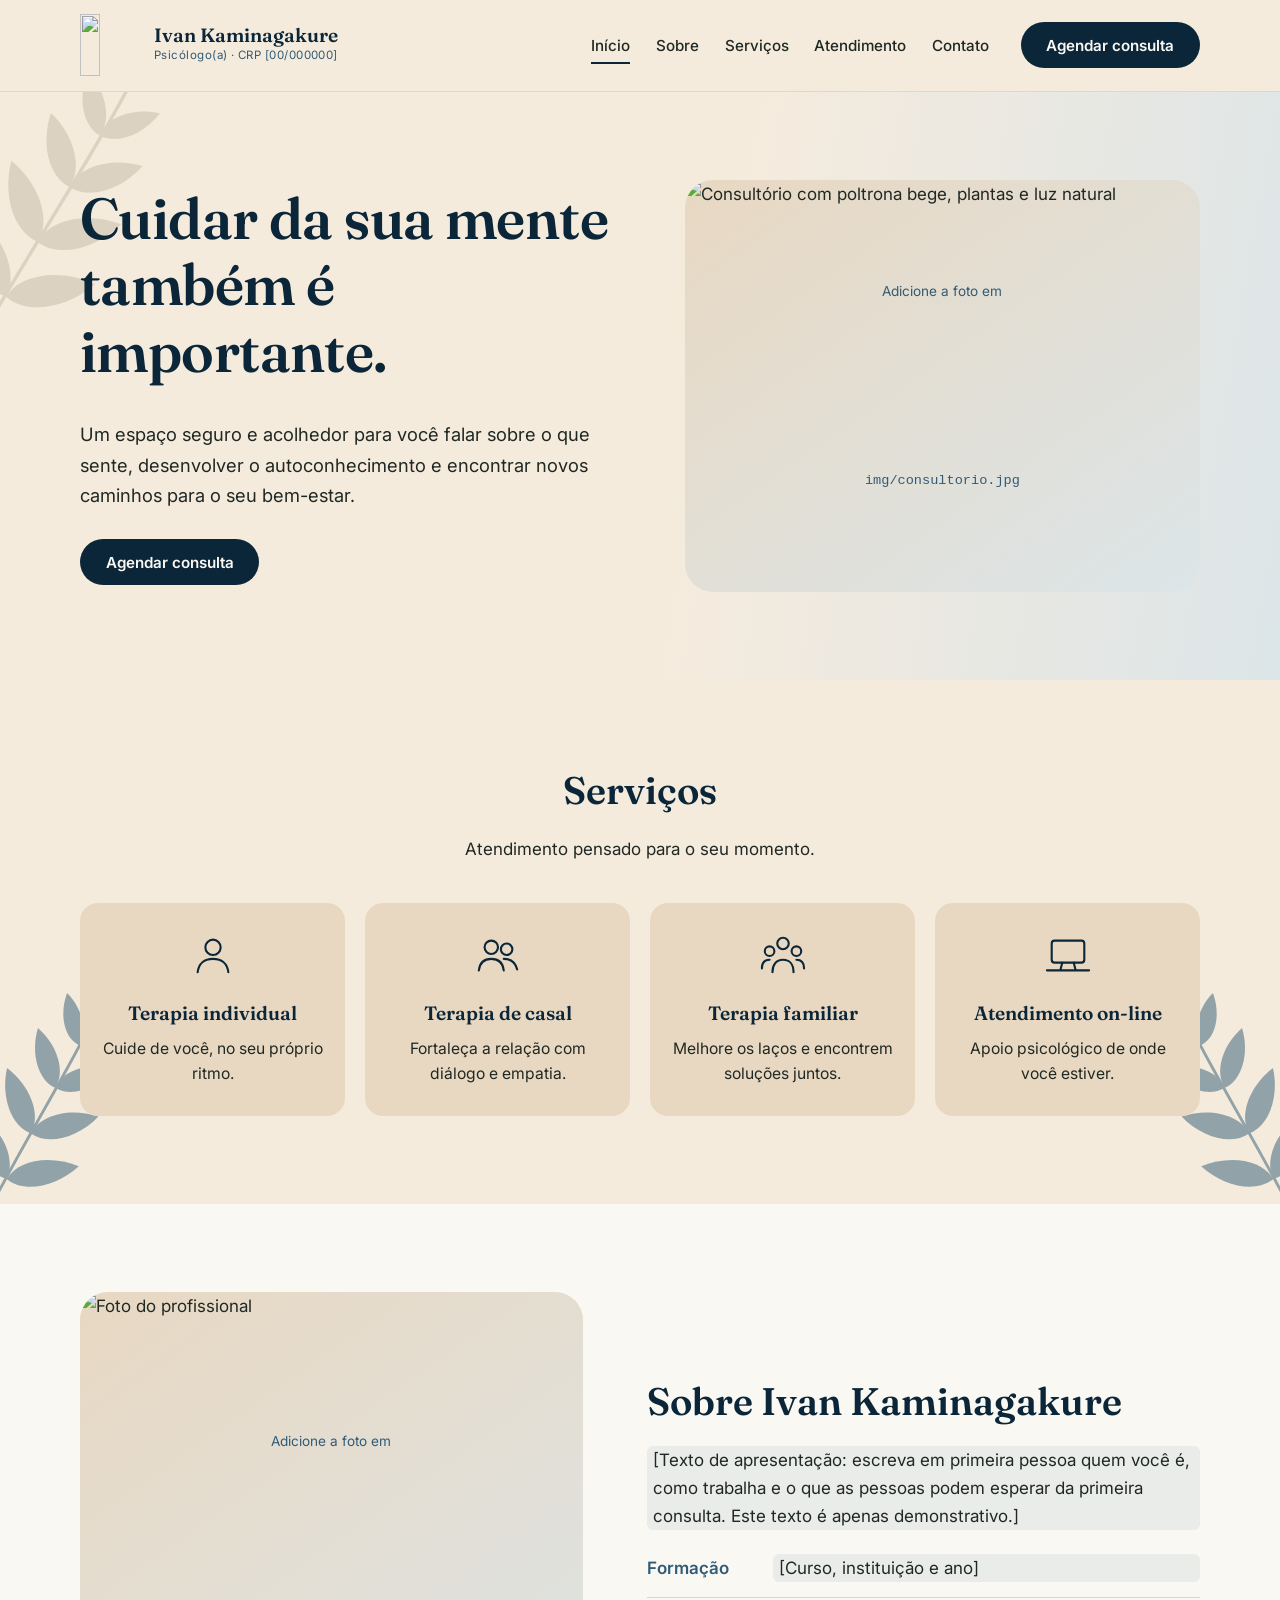
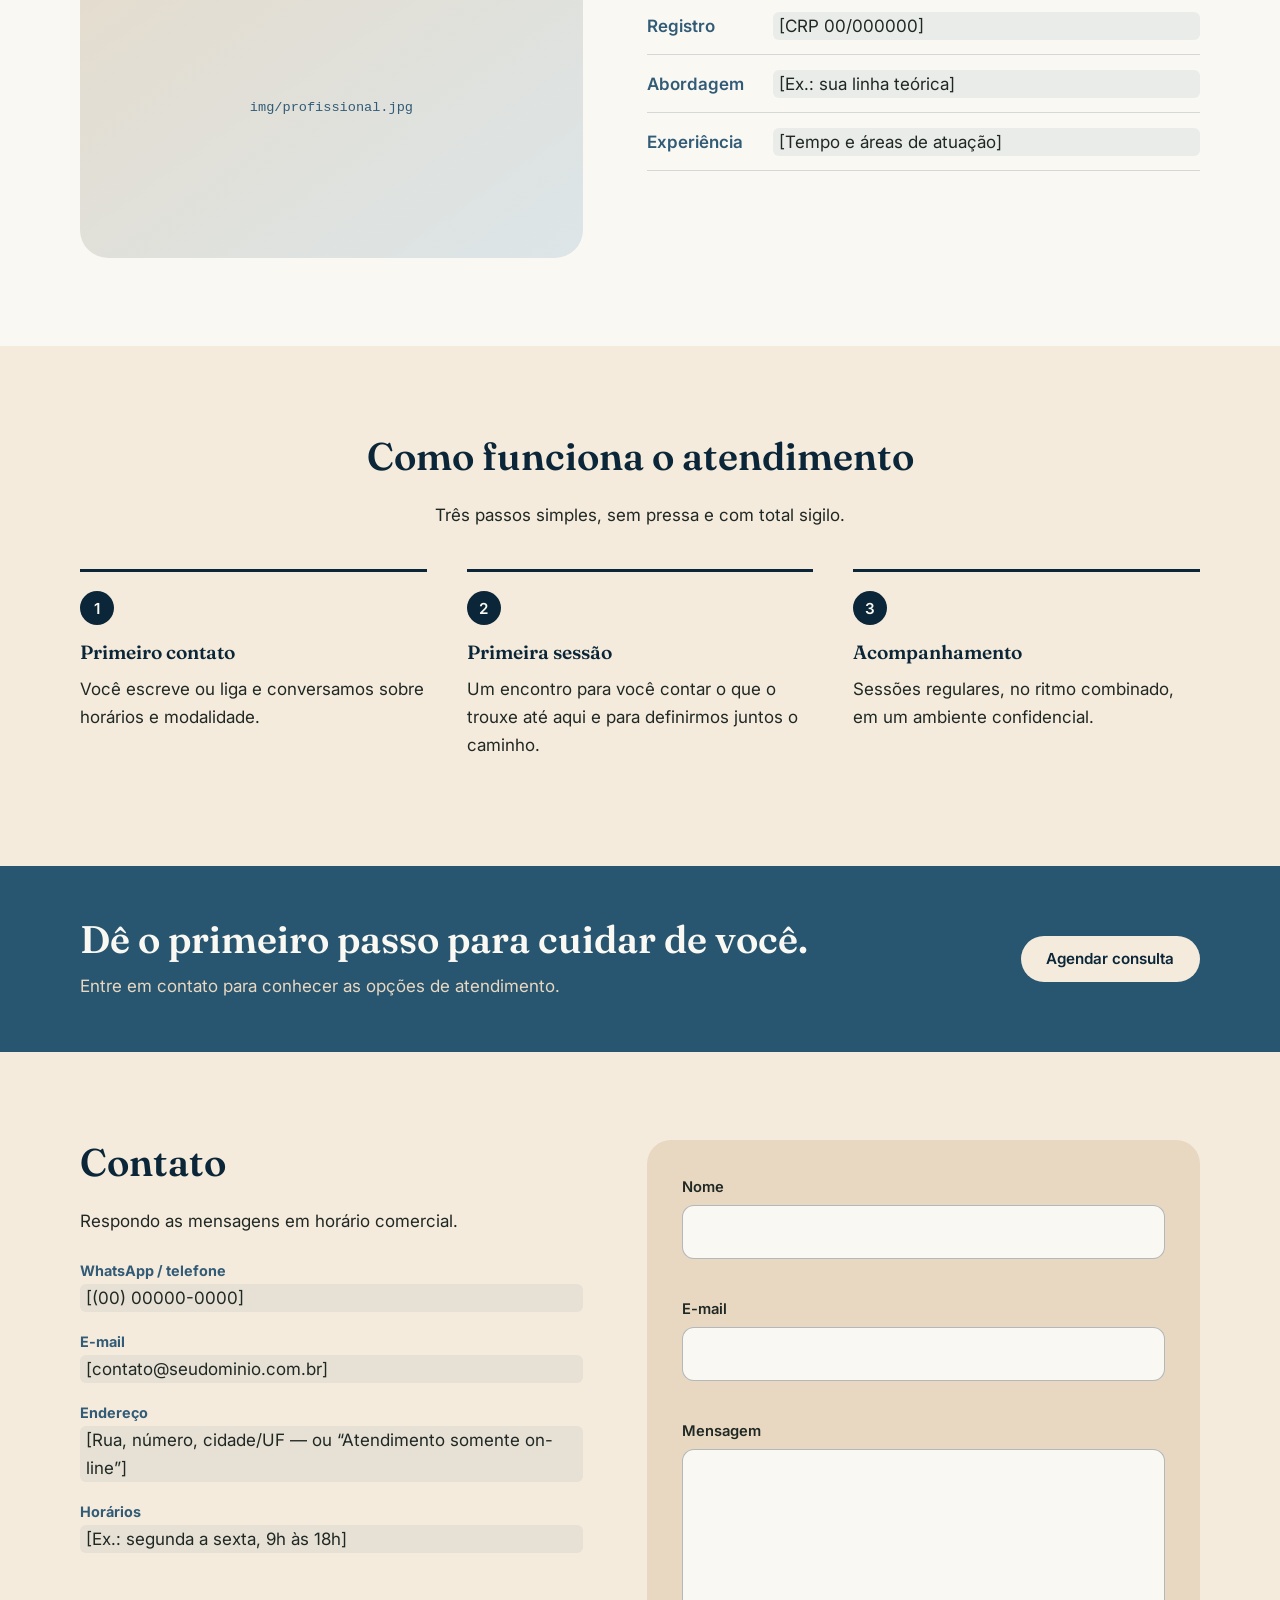
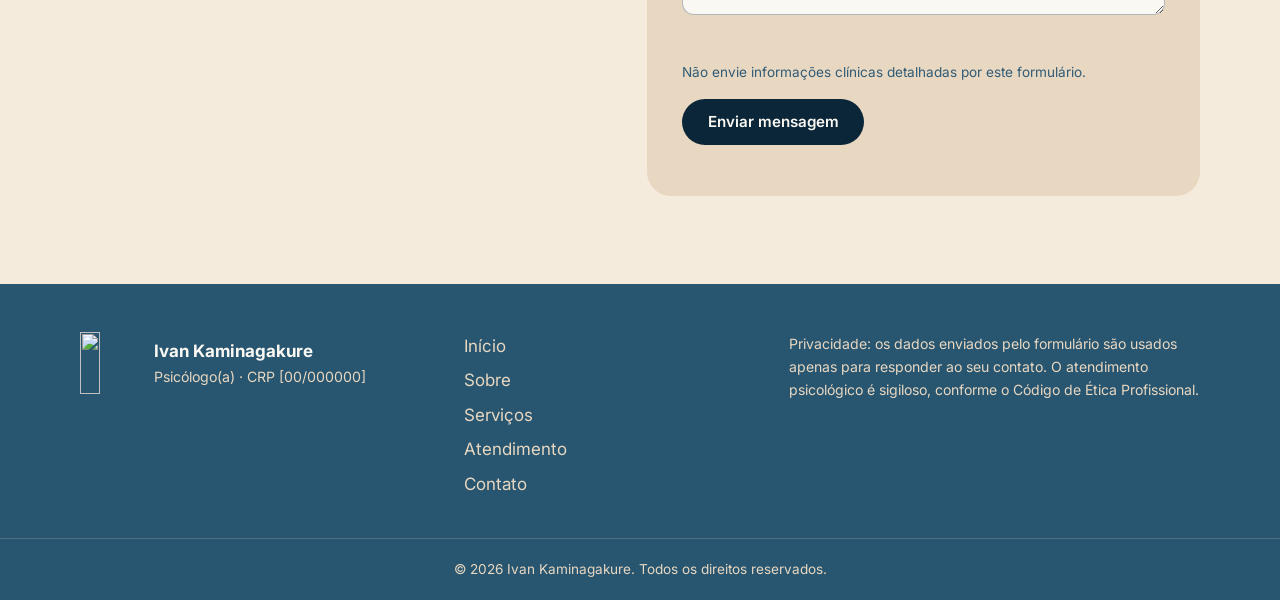
==== pisocologo/index.html @ f8c86812 "Add files via upload" ====
<!DOCTYPE html>
<html lang="pt-BR">
<head>
  <meta charset="UTF-8">
  <meta name="viewport" content="width=device-width, initial-scale=1">
  <title>Psicólogo(a) · Terapia individual, de casal, familiar e on-line</title>
  <meta name="description" content="Atendimento psicológico acolhedor e profissional. Agende sua consulta.">
  <link rel="preconnect" href="https://fonts.googleapis.com">
  <link rel="preconnect" href="https://fonts.gstatic.com" crossorigin>
  <link href="https://fonts.googleapis.com/css2?family=Fraunces:opsz,wght@9..144,500;9..144,600&family=Inter:wght@400;500;600&display=swap" rel="stylesheet">
  <link rel="stylesheet" href="style.css">
</head>
<body>
<a class="skip" href="#conteudo">Ir para o conteúdo</a>

<!-- ============ CABEÇALHO ============ -->
<header class="header" id="topo">
  <div class="container header__inner">
    <a class="brand" href="#inicio" aria-label="Início">
      <img class="brand__logo" src="/logo.png" alt="" width="62" height="62">
      <span>
        <strong class="brand__name">Ivan Kaminagakure</strong>
        <small class="brand__crp">Psicólogo(a) · CRP [00/000000]</small>
      </span>
    </a>

    <button class="menu-toggle" aria-expanded="false" aria-controls="menu" aria-label="Abrir menu">
      <span></span><span></span><span></span>
    </button>

    <nav class="nav" id="menu" aria-label="Principal">
      <ul>
        <li><a href="#inicio">Início</a></li>
        <li><a href="#sobre">Sobre</a></li>
        <li><a href="#servicos">Serviços</a></li>
        <li><a href="#atendimento">Atendimento</a></li>
        <li><a href="#contato">Contato</a></li>
      </ul>
      <a class="btn btn--dark" data-agendar href="#contato">Agendar consulta</a>
    </nav>
  </div>
</header>

<main id="conteudo">
<!-- ============ HERO ============ -->
<section class="hero" id="inicio">
  <div class="container hero__inner">
    <div class="hero__text">
      <h1>Cuidar da sua mente também é importante.</h1>
      <p>Um espaço seguro e acolhedor para você falar sobre o que sente, desenvolver o autoconhecimento e encontrar novos caminhos para o seu bem-estar.</p>
      <a class="btn btn--dark" data-agendar href="#contato">Agendar consulta</a>
    </div>
    <figure class="photo hero__photo">
      <!-- Troque img/consultorio.jpg pela sua foto (poltrona bege, plantas, luz suave) -->
      <img src="img/consultorio.jpg" alt="Consultório com poltrona bege, plantas e luz natural" width="720" height="560">
      <figcaption class="photo__hint">Adicione a foto em <code>img/consultorio.jpg</code></figcaption>
    </figure>
  </div>
</section>

<!-- ============ SERVIÇOS ============ -->
<section class="section" id="servicos">
  <div class="container">
    <header class="section__head">
      <h2>Serviços</h2>
      <p>Atendimento pensado para o seu momento. <!-- Remova os cartões de modalidades que você não oferece. --></p>
    </header>
    <ul class="cards">
      <li class="card">
        <svg viewBox="0 0 48 48" aria-hidden="true"><circle cx="24" cy="16" r="8"/><path d="M8 42c1-9 7-14 16-14s15 5 16 14"/></svg>
        <h3>Terapia individual</h3>
        <p>Cuide de você, no seu próprio ritmo.</p>
      </li>
      <li class="card">
        <svg viewBox="0 0 48 48" aria-hidden="true"><circle cx="17" cy="16" r="7"/><circle cx="33" cy="18" r="6"/><path d="M4 40c1-8 6-12 13-12s12 4 13 12M30 28c7 0 12 3 14 11"/></svg>
        <h3>Terapia de casal</h3>
        <p>Fortaleça a relação com diálogo e empatia.</p>
      </li>
      <li class="card">
        <svg viewBox="0 0 48 48" aria-hidden="true"><circle cx="24" cy="12" r="6"/><circle cx="10" cy="20" r="5"/><circle cx="38" cy="20" r="5"/><path d="M13 42c0-8 4-13 11-13s11 5 11 13M2 38c0-6 3-9 8-9M46 38c0-6-3-9-8-9"/></svg>
        <h3>Terapia familiar</h3>
        <p>Melhore os laços e encontrem soluções juntos.</p>
      </li>
      <li class="card">
        <svg viewBox="0 0 48 48" aria-hidden="true"><rect x="7" y="9" width="34" height="23" rx="3"/><path d="M2 40h44M18 32l-2 8M30 32l2 8"/></svg>
        <h3>Atendimento on-line</h3>
        <p>Apoio psicológico de onde você estiver.</p>
      </li>
    </ul>
  </div>
</section>

<!-- ============ SOBRE ============ -->
<section class="section section--light" id="sobre">
  <div class="container about">
    <figure class="photo about__photo">
      <img src="img/profissional.jpg" alt="Foto do profissional" width="640" height="720" loading="lazy">
      <figcaption class="photo__hint">Adicione a foto em <code>img/profissional.jpg</code></figcaption>
    </figure>
    <div class="about__text">
      <h2>Sobre Ivan Kaminagakure</h2>
      <p class="placeholder">[Texto de apresentação: escreva em primeira pessoa quem você é, como trabalha e o que as pessoas podem esperar da primeira consulta. Este texto é apenas demonstrativo.]</p>
      <dl class="facts">
        <div><dt>Formação</dt><dd class="placeholder">[Curso, instituição e ano]</dd></div>
        <div><dt>Registro</dt><dd class="placeholder">[CRP 00/000000]</dd></div>
        <div><dt>Abordagem</dt><dd class="placeholder">[Ex.: sua linha teórica]</dd></div>
        <div><dt>Experiência</dt><dd class="placeholder">[Tempo e áreas de atuação]</dd></div>
      </dl>
    </div>
  </div>
</section>

<!-- ============ COMO FUNCIONA (no lugar de depoimentos) ============ -->
<section class="section" id="atendimento">
  <div class="container">
    <header class="section__head">
      <h2>Como funciona o atendimento</h2>
      <p>Três passos simples, sem pressa e com total sigilo.</p>
    </header>
    <ol class="steps">
      <li><h3>Primeiro contato</h3><p>Você escreve ou liga e conversamos sobre horários e modalidade.</p></li>
      <li><h3>Primeira sessão</h3><p>Um encontro para você contar o que o trouxe até aqui e para definirmos juntos o caminho.</p></li>
      <li><h3>Acompanhamento</h3><p>Sessões regulares, no ritmo combinado, em um ambiente confidencial.</p></li>
    </ol>
    <!-- Para exibir avaliações, só publique depoimentos com autorização por escrito, respeitando o Código de Ética do CRP. -->
  </div>
</section>

<!-- ============ CHAMADA ============ -->
<section class="cta">
  <div class="container cta__inner">
    <div>
      <h2>Dê o primeiro passo para cuidar de você.</h2>
      <p>Entre em contato para conhecer as opções de atendimento.</p>
    </div>
    <a class="btn btn--light" data-agendar href="#contato">Agendar consulta</a>
  </div>
</section>

<!-- ============ CONTATO ============ -->
<section class="section" id="contato">
  <div class="container contact">
    <div class="contact__info">
      <h2>Contato</h2>
      <p>Respondo as mensagens em horário comercial.</p>
      <ul class="info">
        <li><strong>WhatsApp / telefone</strong><span class="placeholder" data-fill="phone">[(00) 00000-0000]</span></li>
        <li><strong>E-mail</strong><span class="placeholder" data-fill="email">[contato@seudominio.com.br]</span></li>
        <li><strong>Endereço</strong><span class="placeholder">[Rua, número, cidade/UF — ou “Atendimento somente on-line”]</span></li>
        <li><strong>Horários</strong><span class="placeholder">[Ex.: segunda a sexta, 9h às 18h]</span></li>
      </ul>
    </div>

    <form class="form" id="form-contato" novalidate>
      <div class="field">
        <label for="nome">Nome</label>
        <input id="nome" name="nome" type="text" autocomplete="name" required>
        <span class="field__error" id="erro-nome" role="alert"></span>
      </div>
      <div class="field">
        <label for="email">E-mail</label>
        <input id="email" name="email" type="email" autocomplete="email" required>
        <span class="field__error" id="erro-email" role="alert"></span>
      </div>
      <div class="field">
        <label for="mensagem">Mensagem</label>
        <textarea id="mensagem" name="mensagem" rows="5" required></textarea>
        <span class="field__error" id="erro-mensagem" role="alert"></span>
      </div>
      <p class="form__privacy">Não envie informações clínicas detalhadas por este formulário.</p>
      <button class="btn btn--dark" type="submit">Enviar mensagem</button>
      <p class="form__status" id="form-status" role="status" aria-live="polite"></p>
    </form>
  </div>
</section>
</main>

<!-- ============ RODAPÉ ============ -->
<footer class="footer">
  <div class="container footer__inner">
    <div class="footer__brand">
      <img class="brand__logo" src="img/logo-claro.png" alt="" width="62" height="62">
      <div><strong>Ivan Kaminagakure</strong><small>Psicólogo(a) · CRP [00/000000]</small></div>
    </div>
    <nav aria-label="Rodapé">
      <ul>
        <li><a href="#inicio">Início</a></li>
        <li><a href="#sobre">Sobre</a></li>
        <li><a href="#servicos">Serviços</a></li>
        <li><a href="#atendimento">Atendimento</a></li>
        <li><a href="#contato">Contato</a></li>
      </ul>
    </nav>
    <p class="footer__privacy">Privacidade: os dados enviados pelo formulário são usados apenas para responder ao seu contato. O atendimento psicológico é sigiloso, conforme o Código de Ética Profissional.</p>
  </div>
  <p class="footer__copy">© <span id="ano">2025</span> Ivan Kaminagakure. Todos os direitos reservados.</p>
</footer>

<!-- ============ AGENDAMENTO (abre ao clicar em "Agendar consulta") ============ -->
<dialog class="modal" id="agendamento" aria-labelledby="agend-titulo">
  <button class="modal__close" type="button" data-fechar aria-label="Fechar">&times;</button>
  <h2 id="agend-titulo">Agendar consulta</h2>
  <p>Escolha o dia e o horário que preferir. Você será levado ao WhatsApp com a mensagem pronta; a consulta só fica confirmada quando o(a) psicólogo(a) responder.</p>

  <div class="cal">
    <div class="cal__nav">
      <button type="button" id="cal-ant" aria-label="Mês anterior">&lsaquo;</button>
      <strong id="cal-mes" aria-live="polite"></strong>
      <button type="button" id="cal-prox" aria-label="Próximo mês">&rsaquo;</button>
    </div>
    <div class="cal__grid" id="cal-grid"></div>
  </div>

  <fieldset class="slots-box" id="horarios-box" hidden>
    <legend>Horário</legend>
    <div class="slots" id="horarios"></div>
  </fieldset>

  <div class="field">
    <label for="agend-nome">Seu nome</label>
    <input id="agend-nome" type="text" autocomplete="name">
  </div>
  <p class="agend__resumo" id="agend-resumo"></p>
  <button class="btn btn--dark" type="button" id="agend-enviar">Enviar pelo WhatsApp</button>
  <p class="form__status" id="agend-status" role="status" aria-live="polite"></p>
</dialog>

<script src="script.js"></script>
</body>
</html>
---- pisocologo/style.css ----
/* =========================================================
   PALETA — altere aqui para mudar o site inteiro
   ========================================================= */
:root {
  --bege: #F5EBDD;
  --bege-2: #E8D8C2;
  --verde: #0B2638; /* azul-escuro (nome da variável mantido) */
  --azul: #315B76; /* azul médio */
  --azul-claro: #DCE5E8; /* azul acinzentado claro */
  --azul-suave: #28556F; /* azul mais claro para faixa e rodapé */
  --branco: #FAF8F3;
  --texto: #202824;
  --raio: 18px;
  --fonte-titulo: "Fraunces", Georgia, serif;
  --fonte-texto: "Inter", system-ui, sans-serif;
}

*, *::before, *::after { box-sizing: border-box; }
html { scroll-behavior: smooth; scroll-padding-top: 90px; }
body { margin: 0; background: var(--bege); color: var(--texto); font: 400 1.0625rem/1.65 var(--fonte-texto); }
img { max-width: 100%; display: block; }
a { color: inherit; }
ul, ol { margin: 0; padding: 0; list-style: none; }
h1, h2, h3 { font-family: var(--fonte-titulo); color: var(--verde); line-height: 1.15; margin: 0 0 .6em; font-weight: 600; }
h1 { font-size: clamp(2.3rem, 5vw, 3.6rem); letter-spacing: -.01em; }
h2 { font-size: clamp(1.8rem, 3.5vw, 2.4rem); }
h3 { font-size: 1.2rem; }
p { margin: 0 0 1.1em; max-width: 62ch; }
:focus-visible { outline: 3px solid var(--azul); outline-offset: 3px; }

.container { width: min(1120px, 100% - 2.5rem); margin-inline: auto; }
.skip { position: absolute; left: -999px; background: var(--verde); color: var(--branco); padding: .6rem 1rem; z-index: 100; }
.skip:focus { left: 1rem; top: 1rem; }
.placeholder { background: rgba(49,91,118,.08); border-radius: 6px; padding: 0 .35em; }

/* ---------- Botões ---------- */
.btn { display: inline-block; padding: .85rem 1.6rem; border-radius: 999px; font: 600 .95rem var(--fonte-texto); text-decoration: none; border: 0; cursor: pointer; transition: transform .2s, background-color .2s; }
.btn:hover { transform: translateY(-2px); }
.btn--dark { background: var(--verde); color: var(--branco); }
.btn--dark:hover { background: var(--azul); }
.btn--light { background: var(--bege); color: var(--verde); }
.btn--light:hover { background: var(--branco); }

/* ---------- Cabeçalho ---------- */
.header { position: sticky; top: 0; z-index: 50; background: rgba(245,235,221,.94); backdrop-filter: blur(6px); border-bottom: 1px solid rgba(11,38,56,.1); }
.header__inner { display: flex; align-items: center; justify-content: space-between; gap: 1.5rem; padding-block: .9rem; }
.brand { display: flex; align-items: center; gap: .75rem; text-decoration: none; color: var(--verde); }
.brand__logo { width: auto; height: 62px; flex: none; }
.brand__name { display: block; font: 600 1.2rem/1.1 var(--fonte-titulo); }
.brand__crp { display: block; font-size: .72rem; letter-spacing: .04em; color: var(--azul); }
.nav { display: flex; align-items: center; gap: 2rem; }
.nav ul { display: flex; gap: 1.6rem; }
.nav li a { text-decoration: none; font-weight: 500; font-size: .95rem; padding-block: .4rem; border-bottom: 2px solid transparent; transition: border-color .2s; }
.nav li a:hover, .nav li a.ativo { border-color: var(--verde); }
.menu-toggle { display: none; background: none; border: 0; width: 44px; height: 44px; cursor: pointer; padding: 10px; }
.menu-toggle span { display: block; height: 2px; background: var(--verde); margin: 6px 0; transition: transform .25s, opacity .25s; }
.menu-toggle[aria-expanded="true"] span:nth-child(1) { transform: translateY(8px) rotate(45deg); }
.menu-toggle[aria-expanded="true"] span:nth-child(2) { opacity: 0; }
.menu-toggle[aria-expanded="true"] span:nth-child(3) { transform: translateY(-8px) rotate(-45deg); }

/* ---------- Hero ---------- */
.hero { padding-block: clamp(2.5rem, 7vw, 5.5rem); background: linear-gradient(100deg, var(--bege) 55%, var(--azul-claro)); }
.hero__inner { display: grid; grid-template-columns: 1.05fr 1fr; gap: clamp(2rem, 5vw, 4rem); align-items: center; }
.hero__text p { font-size: 1.15rem; margin-bottom: 1.8rem; }

/* Fotos: se a imagem não existir, aparece o fundo e a dica */
.photo { position: relative; margin: 0; border-radius: 28px; overflow: hidden; background: linear-gradient(145deg, var(--bege-2), var(--azul-claro)); min-height: 280px; }
.photo img { width: 100%; height: 100%; object-fit: cover; position: relative; z-index: 1; }
.photo__hint { position: absolute; inset: 0; display: grid; place-items: center; text-align: center; padding: 1rem; font-size: .85rem; color: var(--azul); }
.hero__photo { aspect-ratio: 5 / 4; }

/* ---------- Seções ---------- */
.section { padding-block: clamp(3rem, 7vw, 5.5rem); }
.section--light { background: var(--branco); }
.section__head { text-align: center; margin-bottom: 2.5rem; }
.section__head p { margin-inline: auto; }

/* Serviços */
.cards { display: grid; grid-template-columns: repeat(auto-fit, minmax(210px, 1fr)); gap: 1.25rem; }
.card { background: var(--bege-2); border-radius: var(--raio); padding: 1.8rem 1.4rem; text-align: center; transition: transform .25s, box-shadow .25s; }
.card:hover { transform: translateY(-5px); box-shadow: 0 10px 24px rgba(11,38,56,.12); }
.card svg { width: 46px; height: 46px; margin: 0 auto 1rem; fill: none; stroke: var(--verde); stroke-width: 2.2; stroke-linecap: round; stroke-linejoin: round; }
.card p { margin: 0 auto; font-size: .98rem; }

/* Sobre */
.about { display: grid; grid-template-columns: 1fr 1.1fr; gap: clamp(2rem, 5vw, 4.5rem); align-items: center; }
.about__photo { aspect-ratio: 8 / 9; }
.facts { margin: 1.5rem 0 0; display: grid; gap: .9rem; }
.facts div { display: grid; grid-template-columns: 110px 1fr; gap: 1rem; padding-bottom: .9rem; border-bottom: 1px solid rgba(11,38,56,.15); }
.facts dt { font-weight: 600; color: var(--azul); }
.facts dd { margin: 0; }

/* Como funciona */
.steps { display: grid; grid-template-columns: repeat(3, 1fr); gap: 2.5rem; counter-reset: passo; }
.steps li { counter-increment: passo; border-top: 3px solid var(--verde); padding-top: 1.2rem; }
.steps li::before { content: counter(passo); display: grid; place-items: center; width: 34px; height: 34px; border-radius: 50%; background: var(--verde); color: var(--branco); font: 600 .95rem var(--fonte-texto); margin-bottom: 1rem; }

/* Chamada */
.cta { background: var(--azul-suave); color: var(--branco); padding-block: 3.2rem; }
.cta h2 { color: var(--branco); margin-bottom: .3em; }
.cta p { margin: 0; color: var(--bege-2); }
.cta__inner { display: flex; align-items: center; justify-content: space-between; gap: 2rem; flex-wrap: wrap; }

/* Contato */
.contact { display: grid; grid-template-columns: 1fr 1.1fr; gap: clamp(2rem, 5vw, 4.5rem); }
.info { display: grid; gap: 1.1rem; margin-top: 1.5rem; }
.info li { display: grid; gap: .1rem; }
.info strong { color: var(--azul); font-size: .9rem; }
.form { background: var(--bege-2); border-radius: 24px; padding: clamp(1.4rem, 4vw, 2.2rem); }
.field { margin-bottom: 1.1rem; }
.field label { display: block; font-weight: 600; font-size: .92rem; margin-bottom: .35rem; }
.field input, .field textarea { width: 100%; font: inherit; padding: .75rem .9rem; border: 1.5px solid rgba(11,38,56,.3); border-radius: 12px; background: var(--branco); color: var(--texto); }
.field input[aria-invalid="true"], .field textarea[aria-invalid="true"] { border-color: #9b2c2c; }
.field__error { display: block; color: #8a2424; font-size: .86rem; min-height: 1.2em; margin-top: .25rem; }
.form__privacy { font-size: .85rem; color: var(--azul); }
.form__status { margin: 1rem 0 0; font-weight: 500; }
.form__status.ok { color: #1d5c3a; }
.form__status.erro { color: #8a2424; }

/* Rodapé */
.footer { background: var(--azul-suave); color: var(--bege-2); padding-top: 3rem; }
.footer a { text-decoration: none; }
.footer a:hover { color: var(--branco); text-decoration: underline; }
.footer__inner { display: grid; grid-template-columns: 1.2fr 1fr 1.4fr; gap: 2rem; align-items: start; }
.footer__brand { display: flex; gap: .75rem; align-items: center; color: var(--branco); }
.footer__brand small { display: block; color: var(--bege-2); }
.footer ul { display: grid; gap: .4rem; }
.footer__privacy { font-size: .88rem; margin: 0; }
.footer__copy { margin: 2.5rem 0 0; padding: 1.2rem; text-align: center; font-size: .85rem; border-top: 1px solid rgba(232,216,194,.2); max-width: none; }

/* ---------- Animação discreta (apenas um momento: entrada do hero) ---------- */
@media (prefers-reduced-motion: no-preference) {
  .hero__text, .hero__photo { animation: entrar .8s ease both; }
  .hero__photo { animation-delay: .15s; }
  @keyframes entrar { from { opacity: 0; transform: translateY(14px); } to { opacity: 1; transform: none; } }
}
@media (prefers-reduced-motion: reduce) {
  html { scroll-behavior: auto; }
  * { transition: none !important; }
}

/* ---------- Responsivo ---------- */
@media (max-width: 900px) {
  .menu-toggle { display: block; }
  .nav { position: absolute; top: 100%; left: 0; right: 0; flex-direction: column; align-items: stretch; gap: 1rem; padding: 1.2rem 1.25rem 1.5rem; background: var(--bege); border-bottom: 1px solid rgba(11,38,56,.15); display: none; }
  .nav.aberto { display: flex; }
  .nav ul { flex-direction: column; gap: .3rem; }
  .nav li a { display: block; padding: .6rem 0; }
  .nav .btn { text-align: center; }
  .hero__inner, .about, .contact, .footer__inner { grid-template-columns: 1fr; }
  .steps { grid-template-columns: 1fr; gap: 1.8rem; }
  .about__photo { aspect-ratio: 4 / 3; order: -1; }
}
@media (max-width: 480px) {
  .brand__crp { display: none; }
  .facts div { grid-template-columns: 1fr; gap: .2rem; }
}

/* ---------- Janela de agendamento ---------- */
.modal { border: 0; border-radius: 24px; padding: clamp(1.4rem, 4vw, 2.2rem); width: min(440px, 100% - 1.5rem); max-height: calc(100dvh - 1.5rem); overflow-y: auto; background: var(--branco); color: var(--texto); }
.modal::backdrop { background: rgba(11,38,56,.55); }
.modal h2 { font-size: 1.7rem; }
.modal p { font-size: .95rem; }
.modal__close { position: absolute; top: .6rem; right: .8rem; width: 40px; height: 40px; border: 0; background: none; font-size: 1.8rem; line-height: 1; cursor: pointer; color: var(--verde); border-radius: 50%; }
.modal__close:hover { background: var(--bege-2); }
.cal { margin: 1rem 0; }
.cal__nav { display: flex; align-items: center; justify-content: space-between; margin-bottom: .6rem; }
.cal__nav strong { text-transform: capitalize; font-family: var(--fonte-titulo); color: var(--verde); font-size: 1.1rem; }
.cal__nav button { width: 40px; height: 40px; border-radius: 50%; border: 1.5px solid rgba(11,38,56,.3); background: none; font-size: 1.3rem; cursor: pointer; color: var(--verde); }
.cal__nav button:disabled { opacity: .3; cursor: not-allowed; }
.cal__grid { display: grid; grid-template-columns: repeat(7, 1fr); gap: 4px; text-align: center; }
.cal__sem { font-size: .78rem; font-weight: 600; color: var(--azul); padding-block: .3rem; }
.cal__dia, .slot { border: 1.5px solid transparent; background: var(--bege); border-radius: 10px; font: 500 .95rem var(--fonte-texto); color: var(--texto); cursor: pointer; transition: background-color .2s; }
.cal__dia { aspect-ratio: 1; }
.cal__dia:hover:not(:disabled), .slot:hover { background: var(--bege-2); }
.cal__dia:disabled { background: none; color: rgba(32,40,36,.3); cursor: not-allowed; text-decoration: line-through; }
.cal__dia[aria-pressed="true"], .slot[aria-pressed="true"] { background: var(--verde); color: var(--branco); }
.slots-box { border: 0; padding: 0; margin: 0 0 1rem; }
.slots-box legend { font-weight: 600; font-size: .92rem; margin-bottom: .4rem; padding: 0; }
.slots { display: flex; flex-wrap: wrap; gap: .4rem; }
.slot { padding: .5rem .85rem; }
.agend__resumo { font-weight: 600; color: var(--azul); }

/* ---------- Folhas decorativas (apenas enfeite, não interferem no clique) ---------- */
:root { --folha-cinza: url("data:image/svg+xml,%3Csvg xmlns='http://www.w3.org/2000/svg' viewBox='0 0 200 330'%3E%3Cpath d='M100 325C95 230 106 120 100 14' fill='none' stroke='%23C9BFAB' stroke-width='3' stroke-linecap='round'/%3E%3Cg fill='%23C9BFAB'%3E%3Cg transform='translate(100,250) rotate(-38) scale(1.0)'%3E%3Cpath d='M0 0C15-18 50-18 78 0C50 18 15 18 0 0Z'/%3E%3C/g%3E%3Cg transform='translate(100,250) rotate(218) scale(1.0)'%3E%3Cpath d='M0 0C15-18 50-18 78 0C50 18 15 18 0 0Z'/%3E%3C/g%3E%3Cg transform='translate(100,195) rotate(-42) scale(0.95)'%3E%3Cpath d='M0 0C15-18 50-18 78 0C50 18 15 18 0 0Z'/%3E%3C/g%3E%3Cg transform='translate(100,195) rotate(222) scale(0.95)'%3E%3Cpath d='M0 0C15-18 50-18 78 0C50 18 15 18 0 0Z'/%3E%3C/g%3E%3Cg transform='translate(100,140) rotate(-46) scale(0.85)'%3E%3Cpath d='M0 0C15-18 50-18 78 0C50 18 15 18 0 0Z'/%3E%3C/g%3E%3Cg transform='translate(100,140) rotate(226) scale(0.85)'%3E%3Cpath d='M0 0C15-18 50-18 78 0C50 18 15 18 0 0Z'/%3E%3C/g%3E%3Cg transform='translate(100,88) rotate(-50) scale(0.72)'%3E%3Cpath d='M0 0C15-18 50-18 78 0C50 18 15 18 0 0Z'/%3E%3C/g%3E%3Cg transform='translate(100,88) rotate(230) scale(0.72)'%3E%3Cpath d='M0 0C15-18 50-18 78 0C50 18 15 18 0 0Z'/%3E%3C/g%3E%3Cg transform='translate(100,40) rotate(-70) scale(0.55)'%3E%3Cpath d='M0 0C15-18 50-18 78 0C50 18 15 18 0 0Z'/%3E%3C/g%3E%3Cg transform='translate(100,40) rotate(250) scale(0.55)'%3E%3Cpath d='M0 0C15-18 50-18 78 0C50 18 15 18 0 0Z'/%3E%3C/g%3E%3C/g%3E%3C/svg%3E"); --folha-azul: url("data:image/svg+xml,%3Csvg xmlns='http://www.w3.org/2000/svg' viewBox='0 0 200 330'%3E%3Cpath d='M100 325C95 230 106 120 100 14' fill='none' stroke='%23315B76' stroke-width='3' stroke-linecap='round'/%3E%3Cg fill='%23315B76'%3E%3Cg transform='translate(100,250) rotate(-38) scale(1.0)'%3E%3Cpath d='M0 0C15-18 50-18 78 0C50 18 15 18 0 0Z'/%3E%3C/g%3E%3Cg transform='translate(100,250) rotate(218) scale(1.0)'%3E%3Cpath d='M0 0C15-18 50-18 78 0C50 18 15 18 0 0Z'/%3E%3C/g%3E%3Cg transform='translate(100,195) rotate(-42) scale(0.95)'%3E%3Cpath d='M0 0C15-18 50-18 78 0C50 18 15 18 0 0Z'/%3E%3C/g%3E%3Cg transform='translate(100,195) rotate(222) scale(0.95)'%3E%3Cpath d='M0 0C15-18 50-18 78 0C50 18 15 18 0 0Z'/%3E%3C/g%3E%3Cg transform='translate(100,140) rotate(-46) scale(0.85)'%3E%3Cpath d='M0 0C15-18 50-18 78 0C50 18 15 18 0 0Z'/%3E%3C/g%3E%3Cg transform='translate(100,140) rotate(226) scale(0.85)'%3E%3Cpath d='M0 0C15-18 50-18 78 0C50 18 15 18 0 0Z'/%3E%3C/g%3E%3Cg transform='translate(100,88) rotate(-50) scale(0.72)'%3E%3Cpath d='M0 0C15-18 50-18 78 0C50 18 15 18 0 0Z'/%3E%3C/g%3E%3Cg transform='translate(100,88) rotate(230) scale(0.72)'%3E%3Cpath d='M0 0C15-18 50-18 78 0C50 18 15 18 0 0Z'/%3E%3C/g%3E%3Cg transform='translate(100,40) rotate(-70) scale(0.55)'%3E%3Cpath d='M0 0C15-18 50-18 78 0C50 18 15 18 0 0Z'/%3E%3C/g%3E%3Cg transform='translate(100,40) rotate(250) scale(0.55)'%3E%3Cpath d='M0 0C15-18 50-18 78 0C50 18 15 18 0 0Z'/%3E%3C/g%3E%3C/g%3E%3C/svg%3E"); }
.hero, #servicos { position: relative; overflow: hidden; }
.hero > .container, #servicos > .container { position: relative; z-index: 1; }
.hero::before, #servicos::before, #servicos::after { content: ""; position: absolute; pointer-events: none; background-repeat: no-repeat; background-size: contain; z-index: 0; }
.hero::before { width: 230px; height: 380px; top: -70px; left: -60px; background-image: var(--folha-cinza); opacity: .55; transform: rotate(30deg); }
#servicos::before { width: 190px; height: 310px; bottom: -60px; left: -50px; background-image: var(--folha-azul); opacity: .5; transform: rotate(28deg); }
#servicos::after { width: 190px; height: 310px; bottom: -60px; right: -50px; background-image: var(--folha-azul); opacity: .5; transform: rotate(-28deg) scaleX(-1); }
@media (max-width: 900px) {
  .hero::before { width: 150px; height: 250px; top: -50px; left: -50px; opacity: .4; }
  #servicos::before, #servicos::after { width: 110px; height: 180px; opacity: .3; }
}
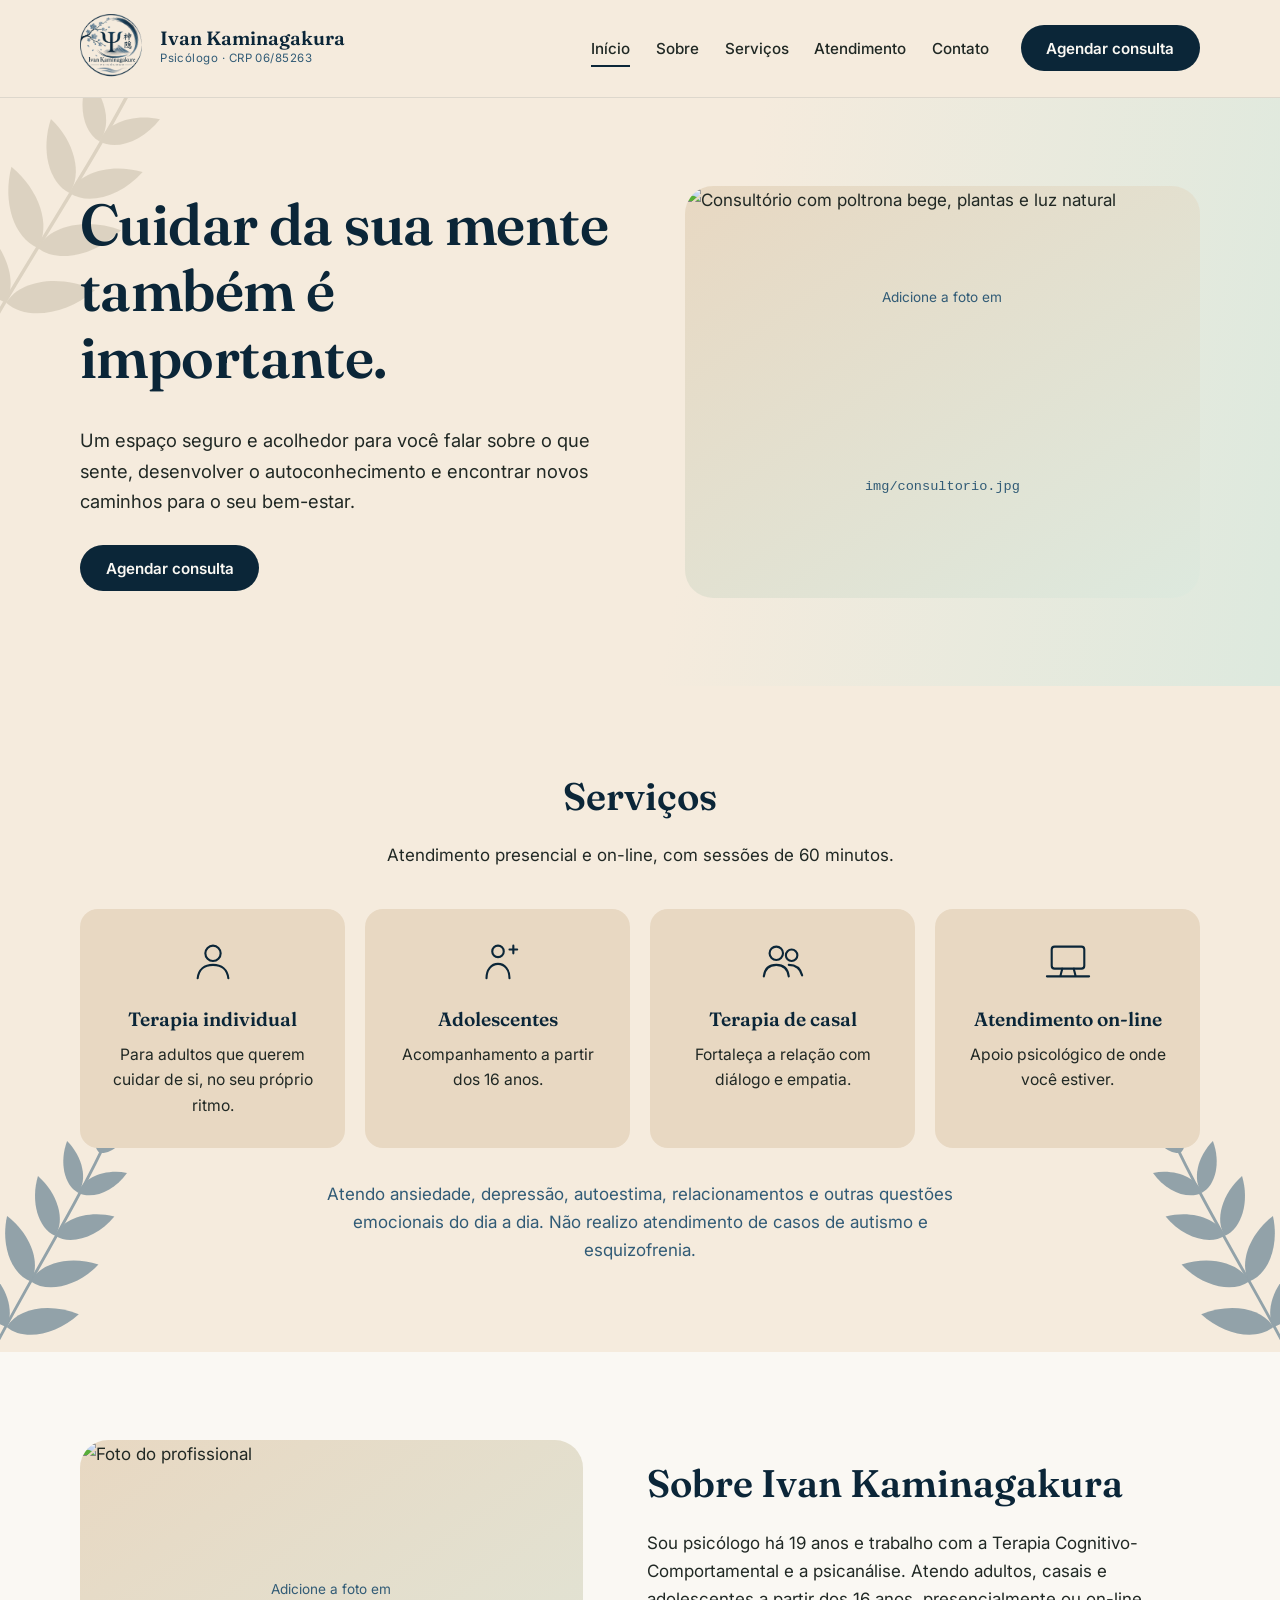
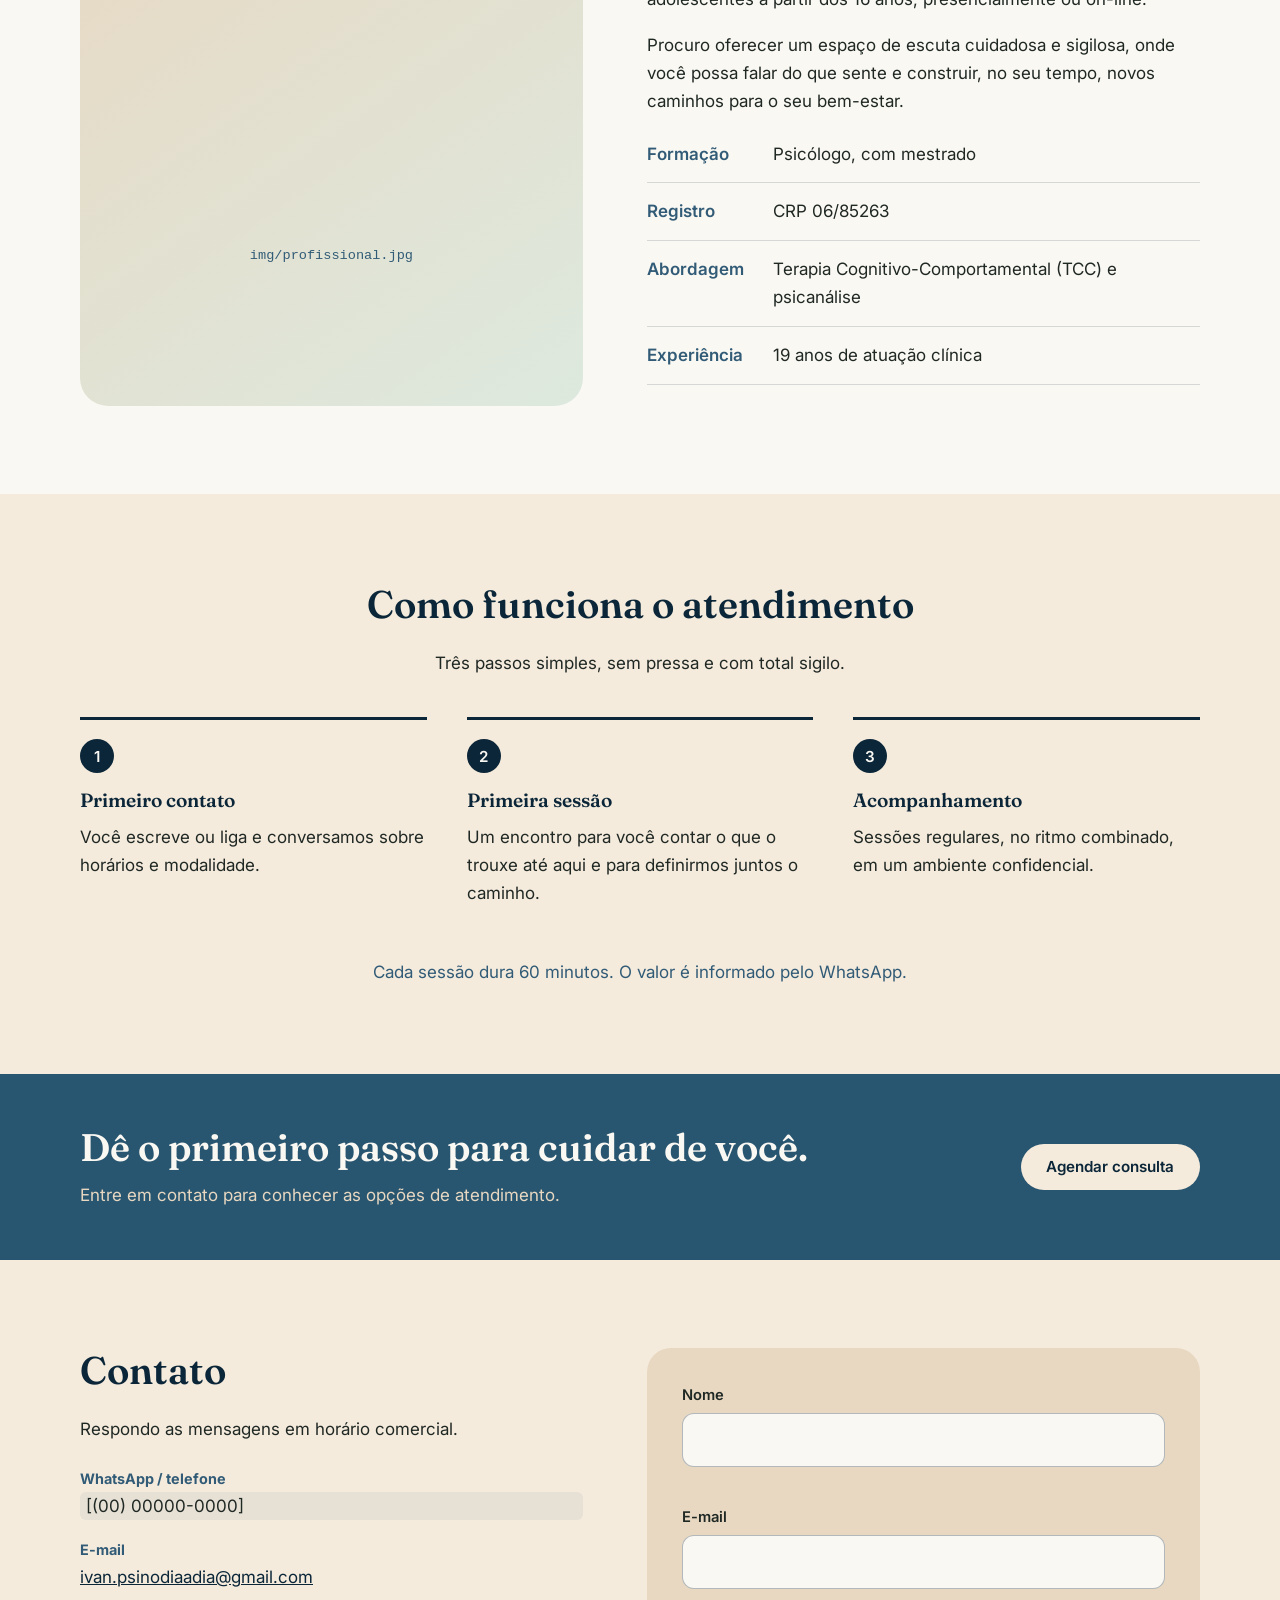
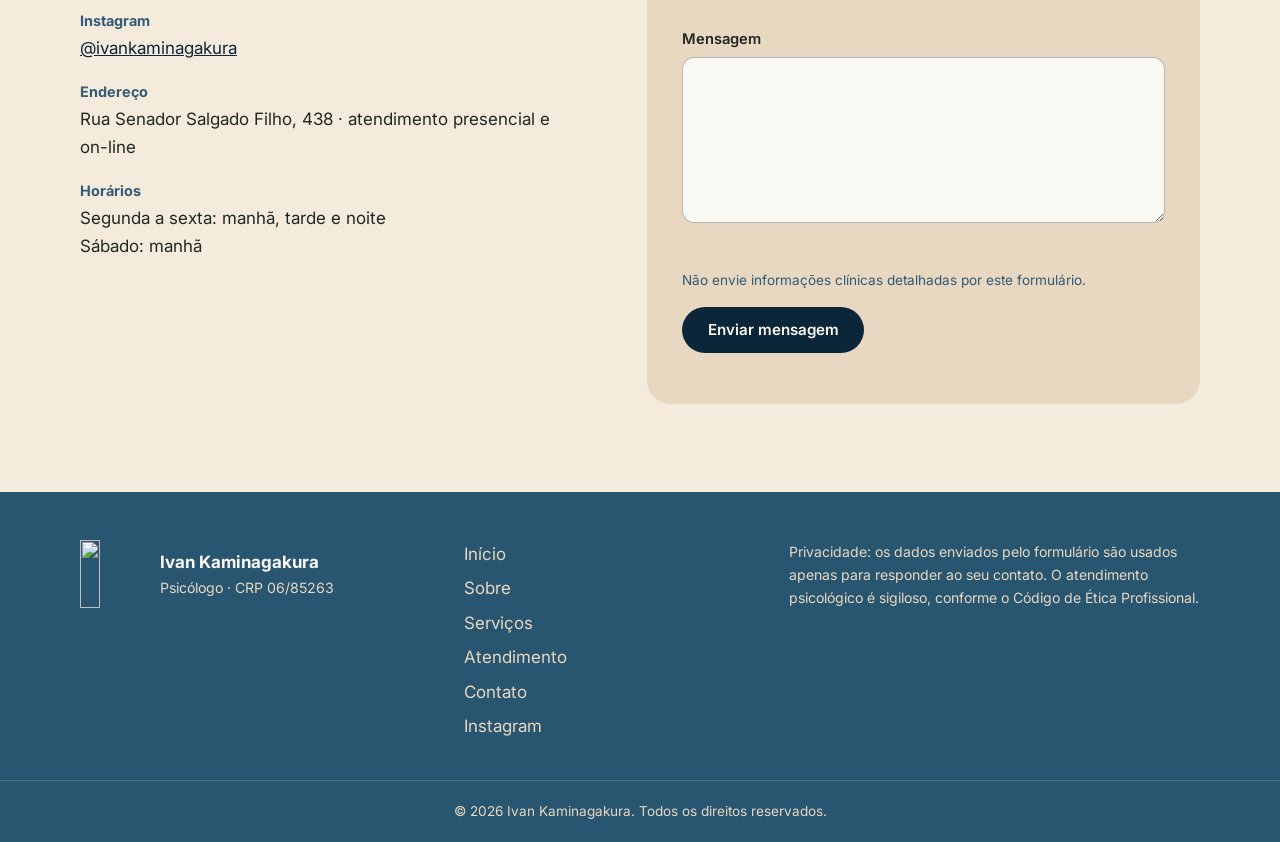
==== commit e8af28a9: "Add files via upload" ====
--- a/pisocologo/index.html
+++ b/pisocologo/index.html
@@ -3,8 +3,10 @@
 <head>
   <meta charset="UTF-8">
   <meta name="viewport" content="width=device-width, initial-scale=1">
-  <title>Psicólogo(a) · Terapia individual, de casal, familiar e on-line</title>
-  <meta name="description" content="Atendimento psicológico acolhedor e profissional. Agende sua consulta.">
+  <title>Ivan Kaminagakura · Psicólogo · Terapia individual, de casal e on-line</title>
+  <meta name="description" content="Ivan Kaminagakura, psicólogo (TCC e psicanálise). Terapia para adultos, adolescentes a partir de 16 anos e casais, presencial e on-line. Agende sua consulta.">
+  <link rel="icon" type="image/png" href="img/favicon.png">
+  <link rel="apple-touch-icon" href="img/apple-touch-icon.png">
   <link rel="preconnect" href="https://fonts.googleapis.com">
   <link rel="preconnect" href="https://fonts.gstatic.com" crossorigin>
   <link href="https://fonts.googleapis.com/css2?family=Fraunces:opsz,wght@9..144,500;9..144,600&family=Inter:wght@400;500;600&display=swap" rel="stylesheet">
@@ -17,10 +19,11 @@
 <header class="header" id="topo">
   <div class="container header__inner">
     <a class="brand" href="#inicio" aria-label="Início">
-      <img class="brand__logo" src="/logo.png" alt="" width="62" height="62">
+      <img class="brand__logo" src="
+      logo.png" alt="" width="68" height="68">
       <span>
-        <strong class="brand__name">Ivan Kaminagakure</strong>
-        <small class="brand__crp">Psicólogo(a) · CRP [00/000000]</small>
+        <strong class="brand__name">Ivan Kaminagakura</strong>
+        <small class="brand__crp">Psicólogo · CRP 06/85263</small>
       </span>
     </a>
 
@@ -63,13 +66,18 @@
   <div class="container">
     <header class="section__head">
       <h2>Serviços</h2>
-      <p>Atendimento pensado para o seu momento. <!-- Remova os cartões de modalidades que você não oferece. --></p>
+      <p>Atendimento presencial e on-line, com sessões de 60 minutos.</p>
     </header>
     <ul class="cards">
       <li class="card">
         <svg viewBox="0 0 48 48" aria-hidden="true"><circle cx="24" cy="16" r="8"/><path d="M8 42c1-9 7-14 16-14s15 5 16 14"/></svg>
         <h3>Terapia individual</h3>
-        <p>Cuide de você, no seu próprio ritmo.</p>
+        <p>Para adultos que querem cuidar de si, no seu próprio ritmo.</p>
+      </li>
+      <li class="card">
+        <svg viewBox="0 0 48 48" aria-hidden="true"><circle cx="24" cy="14" r="6"/><path d="M12 42c0-9 5-15 12-15s12 6 12 15"/><path d="M40 8v8M36 12h8"/></svg>
+        <h3>Adolescentes</h3>
+        <p>Acompanhamento a partir dos 16 anos.</p>
       </li>
       <li class="card">
         <svg viewBox="0 0 48 48" aria-hidden="true"><circle cx="17" cy="16" r="7"/><circle cx="33" cy="18" r="6"/><path d="M4 40c1-8 6-12 13-12s12 4 13 12M30 28c7 0 12 3 14 11"/></svg>
@@ -77,16 +85,12 @@
         <p>Fortaleça a relação com diálogo e empatia.</p>
       </li>
       <li class="card">
-        <svg viewBox="0 0 48 48" aria-hidden="true"><circle cx="24" cy="12" r="6"/><circle cx="10" cy="20" r="5"/><circle cx="38" cy="20" r="5"/><path d="M13 42c0-8 4-13 11-13s11 5 11 13M2 38c0-6 3-9 8-9M46 38c0-6-3-9-8-9"/></svg>
-        <h3>Terapia familiar</h3>
-        <p>Melhore os laços e encontrem soluções juntos.</p>
-      </li>
-      <li class="card">
         <svg viewBox="0 0 48 48" aria-hidden="true"><rect x="7" y="9" width="34" height="23" rx="3"/><path d="M2 40h44M18 32l-2 8M30 32l2 8"/></svg>
         <h3>Atendimento on-line</h3>
         <p>Apoio psicológico de onde você estiver.</p>
       </li>
     </ul>
+    <p class="scope">Atendo ansiedade, depressão, autoestima, relacionamentos e outras questões emocionais do dia a dia. Não realizo atendimento de casos de autismo e esquizofrenia.</p>
   </div>
 </section>
 
@@ -98,13 +102,14 @@
       <figcaption class="photo__hint">Adicione a foto em <code>img/profissional.jpg</code></figcaption>
     </figure>
     <div class="about__text">
-      <h2>Sobre Ivan Kaminagakure</h2>
-      <p class="placeholder">[Texto de apresentação: escreva em primeira pessoa quem você é, como trabalha e o que as pessoas podem esperar da primeira consulta. Este texto é apenas demonstrativo.]</p>
+      <h2>Sobre Ivan Kaminagakura</h2>
+      <p>Sou psicólogo há 19 anos e trabalho com a Terapia Cognitivo-Comportamental e a psicanálise. Atendo adultos, casais e adolescentes a partir dos 16 anos, presencialmente ou on-line.</p>
+      <p>Procuro oferecer um espaço de escuta cuidadosa e sigilosa, onde você possa falar do que sente e construir, no seu tempo, novos caminhos para o seu bem-estar.</p>
       <dl class="facts">
-        <div><dt>Formação</dt><dd class="placeholder">[Curso, instituição e ano]</dd></div>
-        <div><dt>Registro</dt><dd class="placeholder">[CRP 00/000000]</dd></div>
-        <div><dt>Abordagem</dt><dd class="placeholder">[Ex.: sua linha teórica]</dd></div>
-        <div><dt>Experiência</dt><dd class="placeholder">[Tempo e áreas de atuação]</dd></div>
+        <div><dt>Formação</dt><dd>Psicólogo, com mestrado</dd></div>
+        <div><dt>Registro</dt><dd>CRP 06/85263</dd></div>
+        <div><dt>Abordagem</dt><dd>Terapia Cognitivo-Comportamental (TCC) e psicanálise</dd></div>
+        <div><dt>Experiência</dt><dd>19 anos de atuação clínica</dd></div>
       </dl>
     </div>
   </div>
@@ -122,6 +127,7 @@
       <li><h3>Primeira sessão</h3><p>Um encontro para você contar o que o trouxe até aqui e para definirmos juntos o caminho.</p></li>
       <li><h3>Acompanhamento</h3><p>Sessões regulares, no ritmo combinado, em um ambiente confidencial.</p></li>
     </ol>
+    <p class="scope">Cada sessão dura 60 minutos. O valor é informado pelo WhatsApp.</p>
     <!-- Para exibir avaliações, só publique depoimentos com autorização por escrito, respeitando o Código de Ética do CRP. -->
   </div>
 </section>
@@ -145,9 +151,10 @@
       <p>Respondo as mensagens em horário comercial.</p>
       <ul class="info">
         <li><strong>WhatsApp / telefone</strong><span class="placeholder" data-fill="phone">[(00) 00000-0000]</span></li>
-        <li><strong>E-mail</strong><span class="placeholder" data-fill="email">[contato@seudominio.com.br]</span></li>
-        <li><strong>Endereço</strong><span class="placeholder">[Rua, número, cidade/UF — ou “Atendimento somente on-line”]</span></li>
-        <li><strong>Horários</strong><span class="placeholder">[Ex.: segunda a sexta, 9h às 18h]</span></li>
+        <li><strong>E-mail</strong><a href="mailto:ivan.psinodiaadia@gmail.com" data-fill="email">ivan.psinodiaadia@gmail.com</a></li>
+        <li><strong>Instagram</strong><a href="https://www.instagram.com/ivankaminagakura" target="_blank" rel="noopener">@ivankaminagakura</a></li>
+        <li><strong>Endereço</strong><span>Rua Senador Salgado Filho, 438 · atendimento presencial e on-line</span></li>
+        <li><strong>Horários</strong><span>Segunda a sexta: manhã, tarde e noite<br>Sábado: manhã</span></li>
       </ul>
     </div>
 
@@ -179,8 +186,8 @@
 <footer class="footer">
   <div class="container footer__inner">
     <div class="footer__brand">
-      <img class="brand__logo" src="img/logo-claro.png" alt="" width="62" height="62">
-      <div><strong>Ivan Kaminagakure</strong><small>Psicólogo(a) · CRP [00/000000]</small></div>
+      <img class="brand__logo" src="img/logo-claro.png" alt="" width="68" height="68">
+      <div><strong>Ivan Kaminagakura</strong><small>Psicólogo · CRP 06/85263</small></div>
     </div>
     <nav aria-label="Rodapé">
       <ul>
@@ -189,18 +196,19 @@
         <li><a href="#servicos">Serviços</a></li>
         <li><a href="#atendimento">Atendimento</a></li>
         <li><a href="#contato">Contato</a></li>
+        <li><a href="https://www.instagram.com/ivankaminagakura" target="_blank" rel="noopener">Instagram</a></li>
       </ul>
     </nav>
     <p class="footer__privacy">Privacidade: os dados enviados pelo formulário são usados apenas para responder ao seu contato. O atendimento psicológico é sigiloso, conforme o Código de Ética Profissional.</p>
   </div>
-  <p class="footer__copy">© <span id="ano">2025</span> Ivan Kaminagakure. Todos os direitos reservados.</p>
+  <p class="footer__copy">© <span id="ano">2025</span> Ivan Kaminagakura. Todos os direitos reservados.</p>
 </footer>
 
 <!-- ============ AGENDAMENTO (abre ao clicar em "Agendar consulta") ============ -->
 <dialog class="modal" id="agendamento" aria-labelledby="agend-titulo">
   <button class="modal__close" type="button" data-fechar aria-label="Fechar">&times;</button>
   <h2 id="agend-titulo">Agendar consulta</h2>
-  <p>Escolha o dia e o horário que preferir. Você será levado ao WhatsApp com a mensagem pronta; a consulta só fica confirmada quando o(a) psicólogo(a) responder.</p>
+  <p>Escolha o dia e o horário que preferir. Você será levado ao WhatsApp com a mensagem pronta; a consulta só fica confirmada quando o psicólogo responder.</p>
 
   <div class="cal">
     <div class="cal__nav">
@@ -227,4 +235,4 @@
 
 <script src="script.js"></script>
 </body>
-</html>
+</html>
--- a/pisocologo/style.css
+++ b/pisocologo/style.css
@@ -6,7 +6,8 @@
   --bege-2: #E8D8C2;
   --verde: #0B2638; /* azul-escuro (nome da variável mantido) */
   --azul: #315B76; /* azul médio */
-  --azul-claro: #DCE5E8; /* azul acinzentado claro */
+  --azul-claro: #DCE5E8;
+  --verde-claro: #DDE9DE; /* verde suave */ /* azul acinzentado claro */
   --azul-suave: #28556F; /* azul mais claro para faixa e rodapé */
   --branco: #FAF8F3;
   --texto: #202824;
@@ -45,7 +46,7 @@
 .header { position: sticky; top: 0; z-index: 50; background: rgba(245,235,221,.94); backdrop-filter: blur(6px); border-bottom: 1px solid rgba(11,38,56,.1); }
 .header__inner { display: flex; align-items: center; justify-content: space-between; gap: 1.5rem; padding-block: .9rem; }
 .brand { display: flex; align-items: center; gap: .75rem; text-decoration: none; color: var(--verde); }
-.brand__logo { width: auto; height: 62px; flex: none; }
+.brand__logo { width: auto; height: 68px; flex: none; }
 .brand__name { display: block; font: 600 1.2rem/1.1 var(--fonte-titulo); }
 .brand__crp { display: block; font-size: .72rem; letter-spacing: .04em; color: var(--azul); }
 .nav { display: flex; align-items: center; gap: 2rem; }
@@ -59,12 +60,12 @@
 .menu-toggle[aria-expanded="true"] span:nth-child(3) { transform: translateY(-8px) rotate(-45deg); }
 
 /* ---------- Hero ---------- */
-.hero { padding-block: clamp(2.5rem, 7vw, 5.5rem); background: linear-gradient(100deg, var(--bege) 55%, var(--azul-claro)); }
+.hero { padding-block: clamp(2.5rem, 7vw, 5.5rem); background: linear-gradient(100deg, var(--bege) 55%, var(--verde-claro)); }
 .hero__inner { display: grid; grid-template-columns: 1.05fr 1fr; gap: clamp(2rem, 5vw, 4rem); align-items: center; }
 .hero__text p { font-size: 1.15rem; margin-bottom: 1.8rem; }
 
 /* Fotos: se a imagem não existir, aparece o fundo e a dica */
-.photo { position: relative; margin: 0; border-radius: 28px; overflow: hidden; background: linear-gradient(145deg, var(--bege-2), var(--azul-claro)); min-height: 280px; }
+.photo { position: relative; margin: 0; border-radius: 28px; overflow: hidden; background: linear-gradient(145deg, var(--bege-2), var(--verde-claro)); min-height: 280px; }
 .photo img { width: 100%; height: 100%; object-fit: cover; position: relative; z-index: 1; }
 .photo__hint { position: absolute; inset: 0; display: grid; place-items: center; text-align: center; padding: 1rem; font-size: .85rem; color: var(--azul); }
 .hero__photo { aspect-ratio: 5 / 4; }
@@ -193,3 +194,7 @@
   .hero::before { width: 150px; height: 250px; top: -50px; left: -50px; opacity: .4; }
   #servicos::before, #servicos::after { width: 110px; height: 180px; opacity: .3; }
 }
+
+/* ---------- Observações sob seções ---------- */
+.scope { text-align: center; margin: 2rem auto 0; max-width: 62ch; color: var(--azul); }
+.info a { color: var(--verde); }
